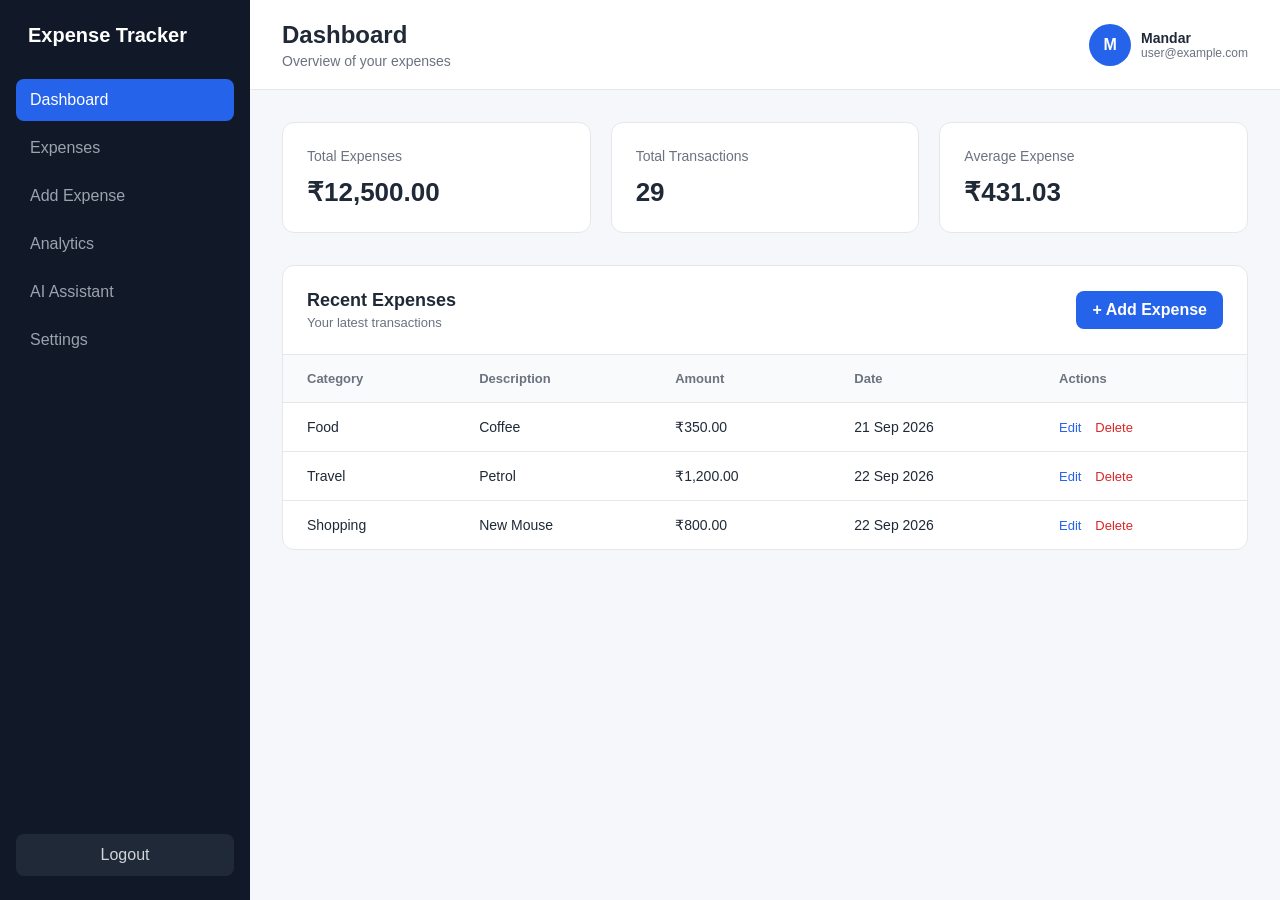
==== frontend/index.html @ ae3d47c3 "Initial frontend" ====
<!DOCTYPE html>
<html lang="en">

<head>

    <meta charset="UTF-8">
    <meta name="viewport" content="width=device-width, initial-scale=1.0">

    <title>Expense Tracker</title>

    <link rel="stylesheet" href="style.css">

</head>

<body>

    <div class="app">

        <aside class="sidebar">

            <div class="logo">
                <h2>Expense Tracker</h2>
            </div>

            <nav class="navigation">

                <a href="#" class="nav-item active">
                    Dashboard
                </a>

                <a href="#" class="nav-item">
                    Expenses
                </a>

                <a href="#" class="nav-item">
                    Add Expense
                </a>

                <a href="#" class="nav-item">
                    Analytics
                </a>

                <a href="#" class="nav-item">
                    AI Assistant
                </a>

                <a href="#" class="nav-item">
                    Settings
                </a>

            </nav>

            <div class="sidebar-bottom">

                <button class="logout-button">
                    Logout
                </button>

            </div>

        </aside>


        <main class="main-content">

            <header class="topbar">

                <div class="page-title">
                    <h1>Dashboard</h1>
                    <p>Overview of your expenses</p>
                </div>

                <div class="user-section">

                    <div class="user-avatar">
                        M
                    </div>

                    <div class="user-info">
                        <span class="user-name">Mandar</span>
                        <span class="user-email">user@example.com</span>
                    </div>

                </div>

            </header>


            <section class="dashboard">

                <div class="summary-cards">

                    <div class="summary-card">

                        <span class="card-title">Total Expenses</span>
                        <h2>₹12,500.00</h2>

                    </div>


                    <div class="summary-card">

                        <span class="card-title">Total Transactions</span>
                        <h2>29</h2>

                    </div>


                    <div class="summary-card">

                        <span class="card-title">Average Expense</span>
                        <h2>₹431.03</h2>

                    </div>

                </div>


                <section class="recent-expenses">

                    <div class="section-header">

                        <div>
                            <h2>Recent Expenses</h2>
                            <p>Your latest transactions</p>
                        </div>

                        <button class="add-expense-button">
                            + Add Expense
                        </button>

                    </div>


                    <div class="expense-table-container">

                        <table class="expense-table">

                            <thead>

                                <tr>
                                    <th>Category</th>
                                    <th>Description</th>
                                    <th>Amount</th>
                                    <th>Date</th>
                                    <th>Actions</th>
                                </tr>

                            </thead>

                            <tbody>

                                <tr>
                                    <td>Food</td>
                                    <td>Coffee</td>
                                    <td>₹350.00</td>
                                    <td>21 Sep 2026</td>
                                    <td>
                                        <button>Edit</button>
                                        <button>Delete</button>
                                    </td>
                                </tr>

                                <tr>
                                    <td>Travel</td>
                                    <td>Petrol</td>
                                    <td>₹1,200.00</td>
                                    <td>22 Sep 2026</td>
                                    <td>
                                        <button>Edit</button>
                                        <button>Delete</button>
                                    </td>
                                </tr>

                                <tr>
                                    <td>Shopping</td>
                                    <td>New Mouse</td>
                                    <td>₹800.00</td>
                                    <td>22 Sep 2026</td>
                                    <td>
                                        <button>Edit</button>
                                        <button>Delete</button>
                                    </td>
                                </tr>

                            </tbody>

                        </table>

                    </div>

                </section>

            </section>

        </main>

    </div>


    <script src="app.js"></script>

</body>

</html>
---- frontend/style.css ----
* {
    margin: 0;
    padding: 0;
    box-sizing: border-box;
}

body {
    font-family: Arial, Helvetica, sans-serif;
    background: #f5f7fb;
    color: #1f2937;
}

button,
a {
    font: inherit;
}

button {
    cursor: pointer;
}

.app {
    display: flex;
    min-height: 100vh;
}

/* Sidebar */

.sidebar {
    width: 250px;
    min-height: 100vh;
    background: #111827;
    color: #ffffff;
    display: flex;
    flex-direction: column;
    padding: 24px 16px;
}

.logo {
    padding: 0 12px 32px;
}

.logo h2 {
    font-size: 20px;
}

.navigation {
    display: flex;
    flex-direction: column;
    gap: 6px;
}

.nav-item {
    color: #9ca3af;
    text-decoration: none;
    padding: 12px 14px;
    border-radius: 8px;
    transition: 0.2s;
}

.nav-item:hover {
    background: #1f2937;
    color: #ffffff;
}

.nav-item.active {
    background: #2563eb;
    color: #ffffff;
}

.sidebar-bottom {
    margin-top: auto;
}

.logout-button {
    width: 100%;
    border: none;
    background: #1f2937;
    color: #d1d5db;
    padding: 12px;
    border-radius: 8px;
}

.logout-button:hover {
    background: #374151;
    color: #ffffff;
}

/* Main Content */

.main-content {
    flex: 1;
    min-width: 0;
}

.topbar {
    min-height: 90px;
    background: #ffffff;
    border-bottom: 1px solid #e5e7eb;
    display: flex;
    align-items: center;
    justify-content: space-between;
    padding: 20px 32px;
}

.page-title h1 {
    font-size: 24px;
    margin-bottom: 4px;
}

.page-title p {
    color: #6b7280;
    font-size: 14px;
}

.user-section {
    display: flex;
    align-items: center;
    gap: 10px;
}

.user-avatar {
    width: 42px;
    height: 42px;
    border-radius: 50%;
    background: #2563eb;
    color: #ffffff;
    display: flex;
    align-items: center;
    justify-content: center;
    font-weight: bold;
}

.user-info {
    display: flex;
    flex-direction: column;
}

.user-name {
    font-weight: 600;
    font-size: 14px;
}

.user-email {
    color: #6b7280;
    font-size: 12px;
}

/* Dashboard */

.dashboard {
    padding: 32px;
}

.summary-cards {
    display: grid;
    grid-template-columns: repeat(3, 1fr);
    gap: 20px;
    margin-bottom: 32px;
}

.summary-card {
    background: #ffffff;
    border: 1px solid #e5e7eb;
    border-radius: 12px;
    padding: 24px;
}

.card-title {
    color: #6b7280;
    font-size: 14px;
}

.summary-card h2 {
    margin-top: 12px;
    font-size: 26px;
}

/* Recent Expenses */

.recent-expenses {
    background: #ffffff;
    border: 1px solid #e5e7eb;
    border-radius: 12px;
    overflow: hidden;
}

.section-header {
    display: flex;
    align-items: center;
    justify-content: space-between;
    padding: 24px;
    border-bottom: 1px solid #e5e7eb;
}

.section-header h2 {
    font-size: 18px;
    margin-bottom: 4px;
}

.section-header p {
    color: #6b7280;
    font-size: 13px;
}

.add-expense-button {
    border: none;
    background: #2563eb;
    color: #ffffff;
    padding: 10px 16px;
    border-radius: 8px;
    font-weight: 600;
}

.add-expense-button:hover {
    background: #1d4ed8;
}

/* Expense Table */

.expense-table-container {
    width: 100%;
    overflow-x: auto;
}

.expense-table {
    width: 100%;
    border-collapse: collapse;
    min-width: 700px;
}

.expense-table th,
.expense-table td {
    text-align: left;
    padding: 16px 24px;
    border-bottom: 1px solid #e5e7eb;
}

.expense-table th {
    background: #f9fafb;
    color: #6b7280;
    font-size: 13px;
    font-weight: 600;
}

.expense-table td {
    font-size: 14px;
}

.expense-table tbody tr:hover {
    background: #f9fafb;
}

.expense-table tbody tr:last-child td {
    border-bottom: none;
}

.expense-table td button {
    border: none;
    background: transparent;
    margin-right: 10px;
    font-size: 13px;
    color: #2563eb;
}

.expense-table td button:last-child {
    color: #dc2626;
}

/* Responsive */

@media (max-width: 900px) {

    .sidebar {
        width: 210px;
    }

    .summary-cards {
        grid-template-columns: 1fr;
    }

    .dashboard {
        padding: 24px;
    }

    .topbar {
        padding: 18px 24px;
    }

}

@media (max-width: 650px) {

    .app {
        flex-direction: column;
    }

    .sidebar {
        width: 100%;
        min-height: auto;
        padding: 16px;
    }

    .logo {
        padding: 0 8px 16px;
    }

    .navigation {
        flex-direction: row;
        overflow-x: auto;
    }

    .nav-item {
        white-space: nowrap;
    }

    .sidebar-bottom {
        margin-top: 16px;
    }

    .topbar {
        align-items: flex-start;
        gap: 16px;
        flex-direction: column;
    }

    .dashboard {
        padding: 16px;
    }

    .section-header {
        align-items: flex-start;
        gap: 16px;
        flex-direction: column;
    }

}
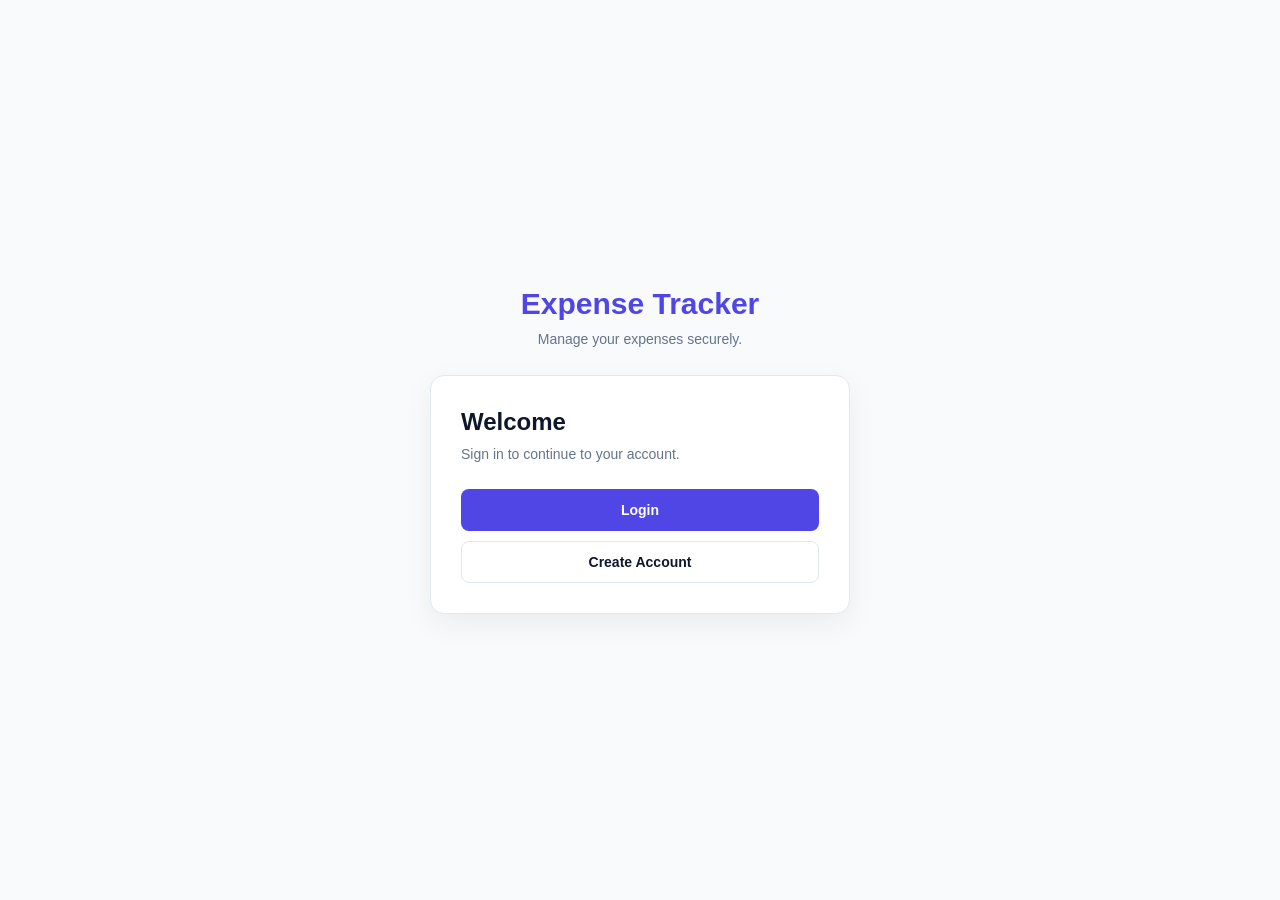
==== commit 26c4d1a5: "Added html and css" ====
--- a/frontend/index.html
+++ b/frontend/index.html
@@ -2,205 +2,37 @@
 <!DOCTYPE html>
 <html lang="en">
 
-<head>
-
-    <meta charset="UTF-8">
-    <meta name="viewport" content="width=device-width, initial-scale=1.0">
-
-    <title>Expense Tracker</title>
-
-    <link rel="stylesheet" href="style.css">
-
-</head>
-
-<body>
-
-    <div class="app">
-
-        <aside class="sidebar">
-
-            <div class="logo">
-                <h2>Expense Tracker</h2>
-            </div>
-
-            <nav class="navigation">
-
-                <a href="#" class="nav-item active">
-                    Dashboard
-                </a>
-
-                <a href="#" class="nav-item">
-                    Expenses
-                </a>
-
-                <a href="#" class="nav-item">
-                    Add Expense
-                </a>
-
-                <a href="#" class="nav-item">
-                    Analytics
-                </a>
-
-                <a href="#" class="nav-item">
-                    AI Assistant
-                </a>
-
-                <a href="#" class="nav-item">
-                    Settings
-                </a>
-
-            </nav>
-
-            <div class="sidebar-bottom">
-
-                <button class="logout-button">
-                    Logout
-                </button>
-
-            </div>
-
-        </aside>
-
-
-        <main class="main-content">
-
-            <header class="topbar">
-
-                <div class="page-title">
-                    <h1>Dashboard</h1>
-                    <p>Overview of your expenses</p>
+    <head>
+        <meta charset="UTF-8">
+        <meta name="viewport" content="width=device-width, initial-scale=1.0">
+        <meta name="description" content="Secure Expense Tracker">
+        <title>Expense Tracker</title>
+        <link rel="stylesheet" href="css/base.css">
+        <link rel="stylesheet" href="css/components.css">
+        <link rel="stylesheet" href="css/landing.css">
+    </head>
+    
+    <body>
+        <main class="auth-page">
+            <div class="auth-container">
+                <div class="auth-logo">
+                    <h1>Expense Tracker</h1>
+                    <p>Manage your expenses securely.</p>
                 </div>
 
-                <div class="user-section">
+                <div class="auth-card">
+                    <h2>Welcome</h2>
+                    <p class="auth-description">Sign in to continue to your account.</p>
 
-                    <div class="user-avatar">
-                        M
-                    </div>
+                    <a href="pages/login.html" class="btn btn-primary">
+                        Login
+                    </a>
 
-                    <div class="user-info">
-                        <span class="user-name">Mandar</span>
-                        <span class="user-email">user@example.com</span>
-                    </div>
-
+                    <a href="pages/register.html" class="btn btn-outline">
+                        Create Account
+                    </a>
                 </div>
-
-            </header>
-
-
-            <section class="dashboard">
-
-                <div class="summary-cards">
-
-                    <div class="summary-card">
-
-                        <span class="card-title">Total Expenses</span>
-                        <h2>₹12,500.00</h2>
-
-                    </div>
-
-
-                    <div class="summary-card">
-
-                        <span class="card-title">Total Transactions</span>
-                        <h2>29</h2>
-
-                    </div>
-
-
-                    <div class="summary-card">
-
-                        <span class="card-title">Average Expense</span>
-                        <h2>₹431.03</h2>
-
-                    </div>
-
-                </div>
-
-
-                <section class="recent-expenses">
-
-                    <div class="section-header">
-
-                        <div>
-                            <h2>Recent Expenses</h2>
-                            <p>Your latest transactions</p>
-                        </div>
-
-                        <button class="add-expense-button">
-                            + Add Expense
-                        </button>
-
-                    </div>
-
-
-                    <div class="expense-table-container">
-
-                        <table class="expense-table">
-
-                            <thead>
-
-                                <tr>
-                                    <th>Category</th>
-                                    <th>Description</th>
-                                    <th>Amount</th>
-                                    <th>Date</th>
-                                    <th>Actions</th>
-                                </tr>
-
-                            </thead>
-
-                            <tbody>
-
-                                <tr>
-                                    <td>Food</td>
-                                    <td>Coffee</td>
-                                    <td>₹350.00</td>
-                                    <td>21 Sep 2026</td>
-                                    <td>
-                                        <button>Edit</button>
-                                        <button>Delete</button>
-                                    </td>
-                                </tr>
-
-                                <tr>
-                                    <td>Travel</td>
-                                    <td>Petrol</td>
-                                    <td>₹1,200.00</td>
-                                    <td>22 Sep 2026</td>
-                                    <td>
-                                        <button>Edit</button>
-                                        <button>Delete</button>
-                                    </td>
-                                </tr>
-
-                                <tr>
-                                    <td>Shopping</td>
-                                    <td>New Mouse</td>
-                                    <td>₹800.00</td>
-                                    <td>22 Sep 2026</td>
-                                    <td>
-                                        <button>Edit</button>
-                                        <button>Delete</button>
-                                    </td>
-                                </tr>
-
-                            </tbody>
-
-                        </table>
-
-                    </div>
-
-                </section>
-
-            </section>
-
+            </div>
         </main>
-
-    </div>
-
-
-    <script src="app.js"></script>
-
-</body>
-
+    </body>
 </html>
--- a/frontend/css/base.css
+++ b/frontend/css/base.css
@@ -0,0 +1,108 @@
+* {
+    margin: 0;
+    padding: 0;
+    box-sizing: border-box;
+}
+
+:root {
+    --primary-color: #4f46e5;
+    --primary-hover: #4338ca;
+    --background-color: #f8fafc;
+    --surface-color: #ffffff;
+    --border-color: #e2e8f0;
+    --text-primary: #0f172a;
+    --text-secondary: #64748b;
+    --text-muted: #94a3b8;
+    --success-color: #16a34a;
+    --danger-color: #dc2626;
+    --warning-color: #d97706;
+    --sidebar-width: 250px;
+    --header-height: 70px;
+    --border-radius: 10px;
+}
+
+html {
+    font-size: 16px;
+    scroll-behavior: smooth;
+}
+
+body {
+    min-height: 100vh;
+    font-family: Arial, Helvetica, sans-serif;
+    background: var(--background-color);
+    color: var(--text-primary);
+    line-height: 1.5;
+}
+
+h1,
+h2,
+h3,
+h4,
+h5,
+h6,
+p {
+    overflow-wrap: anywhere;
+}
+
+a {
+    color: inherit;
+    text-decoration: none;
+}
+
+button,
+input,
+select,
+textarea {
+    font: inherit;
+}
+
+button {
+    cursor: pointer;
+}
+
+img {
+    max-width: 100%;
+    display: block;
+}
+
+ul,
+ol {
+    list-style: none;
+}
+
+input,
+select,
+textarea {
+    outline: none;
+}
+
+.container {
+    width: 100%;
+    max-width: 1200px;
+    margin: 0 auto;
+    padding: 0 20px;
+}
+
+.hidden {
+    display: none;
+}
+
+.text-center {
+    text-align: center;
+}
+
+.text-muted {
+    color: var(--text-muted);
+}
+
+.text-secondary {
+    color: var(--text-secondary);
+}
+
+.text-success {
+    color: var(--success-color);
+}
+
+.text-danger {
+    color: var(--danger-color);
+}
--- a/frontend/css/components.css
+++ b/frontend/css/components.css
@@ -0,0 +1,472 @@
+/* Buttons */
+
+.btn {
+    min-height: 42px;
+    display: inline-flex;
+    align-items: center;
+    justify-content: center;
+    gap: 8px;
+    padding: 0 16px;
+    border: 1px solid transparent;
+    border-radius: 8px;
+    font-size: 14px;
+    font-weight: 600;
+    transition: 0.2s ease;
+}
+
+.btn-primary {
+    background: var(--primary-color);
+    color: #ffffff;
+}
+
+.btn-primary:hover {
+    background: var(--primary-hover);
+}
+
+.btn-secondary {
+    background: #eef2ff;
+    color: var(--primary-color);
+}
+
+.btn-secondary:hover {
+    background: #e0e7ff;
+}
+
+.btn-outline {
+    background: transparent;
+    border-color: var(--border-color);
+    color: var(--text-primary);
+}
+
+.btn-outline:hover {
+    background: #f8fafc;
+}
+
+.btn-danger {
+    background: var(--danger-color);
+    color: #ffffff;
+}
+
+.btn-success {
+    background: var(--success-color);
+    color: #ffffff;
+}
+
+.btn-small {
+    min-height: 34px;
+    padding: 0 11px;
+    font-size: 13px;
+}
+
+/* Forms */
+
+.form-group {
+    display: flex;
+    flex-direction: column;
+    gap: 7px;
+}
+
+.form-group label {
+    font-size: 14px;
+    font-weight: 600;
+}
+
+.form-group input,
+.form-group select,
+.form-group textarea {
+    width: 100%;
+    padding: 11px 13px;
+    border: 1px solid var(--border-color);
+    border-radius: 8px;
+    background: var(--surface-color);
+    color: var(--text-primary);
+}
+
+.form-group input:focus,
+.form-group select:focus,
+.form-group textarea:focus {
+    border-color: var(--primary-color);
+    box-shadow: 0 0 0 3px rgba(79, 70, 229, 0.1);
+}
+
+.form-group textarea {
+    min-height: 100px;
+    resize: vertical;
+}
+
+/* Cards */
+
+.card {
+    min-width: 0;
+    background: var(--surface-color);
+    border: 1px solid var(--border-color);
+    border-radius: var(--border-radius);
+    overflow: hidden;
+}
+
+.card-header {
+    display: flex;
+    align-items: center;
+    justify-content: space-between;
+    gap: 15px;
+    padding: 18px 20px;
+    border-bottom: 1px solid var(--border-color);
+}
+
+.card-header h2 {
+    margin: 0;
+    min-width: 0;
+    font-size: 17px;
+    line-height: 1.4;
+    overflow-wrap: anywhere;
+}
+.card-body {
+    padding: 20px;
+}
+
+/* Application */
+
+.app {
+    min-height: 100vh;
+}
+
+.sidebar {
+    position: fixed;
+    top: 0;
+    left: 0;
+    width: var(--sidebar-width);
+    height: 100vh;
+    display: flex;
+    flex-direction: column;
+    background: var(--surface-color);
+    border-right: 1px solid var(--border-color);
+    z-index: 100;
+}
+
+.sidebar-header {
+    height: var(--header-height);
+    display: flex;
+    align-items: center;
+    padding: 0 22px;
+    border-bottom: 1px solid var(--border-color);
+}
+
+.sidebar-logo {
+    font-size: 21px;
+    font-weight: 700;
+    color: var(--primary-color);
+}
+
+.sidebar-nav {
+    flex: 1;
+    padding: 18px 12px;
+}
+
+.sidebar-nav ul {
+    display: flex;
+    flex-direction: column;
+    gap: 5px;
+}
+
+.nav-link {
+    display: flex;
+    align-items: center;
+    gap: 12px;
+    padding: 11px 12px;
+    border-radius: 8px;
+    color: var(--text-secondary);
+    font-size: 14px;
+}
+
+.nav-link:hover {
+    background: #f1f5f9;
+    color: var(--text-primary);
+}
+
+.nav-link.active {
+    background: #eef2ff;
+    color: var(--primary-color);
+    font-weight: 600;
+}
+
+.sidebar-footer {
+    padding: 15px 12px;
+    border-top: 1px solid var(--border-color);
+}
+
+.main-wrapper {
+    width: calc(100% - var(--sidebar-width));
+    margin-left: var(--sidebar-width);
+    min-width: 0;
+    min-height: 100vh;
+}
+
+.header {
+    min-height: var(--header-height);
+    display: flex;
+    align-items: center;
+    justify-content: space-between;
+    gap: 20px;
+    padding: 0 28px;
+    background: var(--surface-color);
+    border-bottom: 1px solid var(--border-color);
+}
+
+.header > * {
+    min-width: 0;
+}
+
+.header-title {
+    margin: 0;
+    font-size: 20px;
+    font-weight: 700;
+    line-height: 1.3;
+}
+.header-right {
+    display: flex;
+    align-items: center;
+    gap: 12px;
+    min-width: 0;
+}
+
+.content {
+    padding: 28px;
+}
+
+.page-header {
+    display: flex;
+    align-items: center;
+    justify-content: space-between;
+    gap: 20px;
+    margin-bottom: 24px;
+}
+
+.page-header > div {
+    min-width: 0;
+}
+
+.page-header h1 {
+    margin: 0;
+    font-size: 25px;
+    line-height: 1.3;
+    overflow-wrap: anywhere;
+}
+
+.page-header p {
+    margin: 5px 0 0;
+    color: var(--text-secondary);
+    font-size: 14px;
+    line-height: 1.5;
+    overflow-wrap: anywhere;
+}
+
+/* User */
+
+.user-button {
+    display: flex;
+    align-items: center;
+    gap: 9px;
+    padding: 6px 9px;
+    border: 0;
+    background: transparent;
+}
+
+.user-avatar {
+    width: 34px;
+    height: 34px;
+    display: flex;
+    align-items: center;
+    justify-content: center;
+    border-radius: 50%;
+    background: #e0e7ff;
+    color: var(--primary-color);
+    font-size: 14px;
+    font-weight: 700;
+}
+
+/* Table */
+
+.table-wrapper {
+    width: 100%;
+    overflow-x: auto;
+}
+
+.data-table {
+    width: 100%;
+    border-collapse: collapse;
+}
+
+.data-table th,
+.data-table td {
+    padding: 13px 15px;
+    text-align: left;
+    border-bottom: 1px solid var(--border-color);
+}
+
+.data-table th {
+    background: #f8fafc;
+    color: var(--text-secondary);
+    font-size: 12px;
+    text-transform: uppercase;
+}
+
+.data-table td {
+    font-size: 14px;
+}
+
+.data-table tbody tr:hover {
+    background: #f8fafc;
+}
+
+/* Badge */
+
+.badge {
+    display: inline-flex;
+    align-items: center;
+    padding: 4px 9px;
+    border-radius: 999px;
+    font-size: 11px;
+    font-weight: 600;
+}
+
+.badge-primary {
+    background: #eef2ff;
+    color: #4338ca;
+}
+
+.badge-success {
+    background: #dcfce7;
+    color: #15803d;
+}
+
+.badge-warning {
+    background: #fef3c7;
+    color: #b45309;
+}
+
+.badge-danger {
+    background: #fee2e2;
+    color: #b91c1c;
+}
+
+/* Modal */
+
+.modal-overlay {
+    position: fixed;
+    inset: 0;
+    display: flex;
+    align-items: center;
+    justify-content: center;
+    padding: 20px;
+    background: rgba(15, 23, 42, 0.5);
+    z-index: 1000;
+}
+
+.modal {
+    width: 100%;
+    max-width: 500px;
+    max-height: calc(100vh - 40px);
+    overflow-y: auto;
+    background: var(--surface-color);
+    border-radius: 12px;
+}
+
+.modal-header {
+    display: flex;
+    align-items: center;
+    justify-content: space-between;
+    padding: 20px;
+    border-bottom: 1px solid var(--border-color);
+}
+
+.modal-body {
+    padding: 20px;
+}
+
+.modal-footer {
+    display: flex;
+    justify-content: flex-end;
+    gap: 10px;
+    padding: 16px 20px;
+    border-top: 1px solid var(--border-color);
+}
+
+/* Empty */
+
+.empty-state {
+    padding: 50px 20px;
+    text-align: center;
+}
+
+.empty-state h3 {
+    margin-bottom: 6px;
+    font-size: 16px;
+}
+
+.empty-state p {
+    color: var(--text-secondary);
+    font-size: 14px;
+}
+
+/* Responsive */
+
+.mobile-menu {
+    display: none;
+}
+
+@media (max-width: 800px) {
+    .sidebar {
+        transform: translateX(-100%);
+    }
+
+    .main-wrapper {
+        width: 100%;
+        margin-left: 0;
+    }
+
+    .mobile-menu {
+        display: block;
+    }
+
+    .content {
+        padding: 20px;
+    }
+}
+
+@media (max-width: 600px) {
+    .content {
+        padding: 15px;
+    }
+
+    .page-header {
+        align-items: stretch;
+        flex-direction: column;
+        gap: 12px;
+    }
+
+    .page-header .btn {
+        width: 100%;
+    }
+}
+
+@media (max-width: 400px) {
+    .content {
+        padding: 12px;
+    }
+
+    .header {
+        padding: 0 15px;
+    }
+
+    .card-body {
+        padding: 15px;
+    }
+
+    .card-header {
+        padding: 15px;
+    }
+
+    .modal-overlay {
+        padding: 12px;
+    }
+}
--- a/frontend/css/landing.css
+++ b/frontend/css/landing.css
@@ -0,0 +1,76 @@
+.auth-page {
+    min-height: 100vh;
+    min-height: 100dvh;
+    display: flex;
+    align-items: center;
+    justify-content: center;
+    padding: 24px;
+    background: var(--background-color);
+}
+
+.auth-container {
+    width: 100%;
+    max-width: 420px;
+}
+
+.auth-logo {
+    margin-bottom: 25px;
+    text-align: center;
+}
+
+.auth-logo h1 {
+    margin: 0;
+    color: var(--primary-color);
+    font-size: 30px;
+    line-height: 1.2;
+}
+
+.auth-logo p {
+    margin: 7px 0 0;
+    color: var(--text-secondary);
+    font-size: 14px;
+    line-height: 1.5;
+}
+
+.auth-card {
+    padding: 30px;
+    background: var(--surface-color);
+    border: 1px solid var(--border-color);
+    border-radius: 14px;
+    box-shadow: 0 10px 30px rgba(15, 23, 42, 0.06);
+}
+
+.auth-card h2 {
+    margin: 0 0 7px;
+    font-size: 24px;
+    line-height: 1.3;
+}
+
+.auth-description {
+    margin: 0 0 24px;
+    color: var(--text-secondary);
+    font-size: 14px;
+    line-height: 1.5;
+}
+
+.auth-card .btn {
+    width: 100%;
+}
+
+.auth-card .btn + .btn {
+    margin-top: 10px;
+}
+
+@media (max-width: 480px) {
+    .auth-page {
+        padding: 16px;
+    }
+
+    .auth-card {
+        padding: 22px;
+    }
+
+    .auth-logo h1 {
+        font-size: 27px;
+    }
+}
